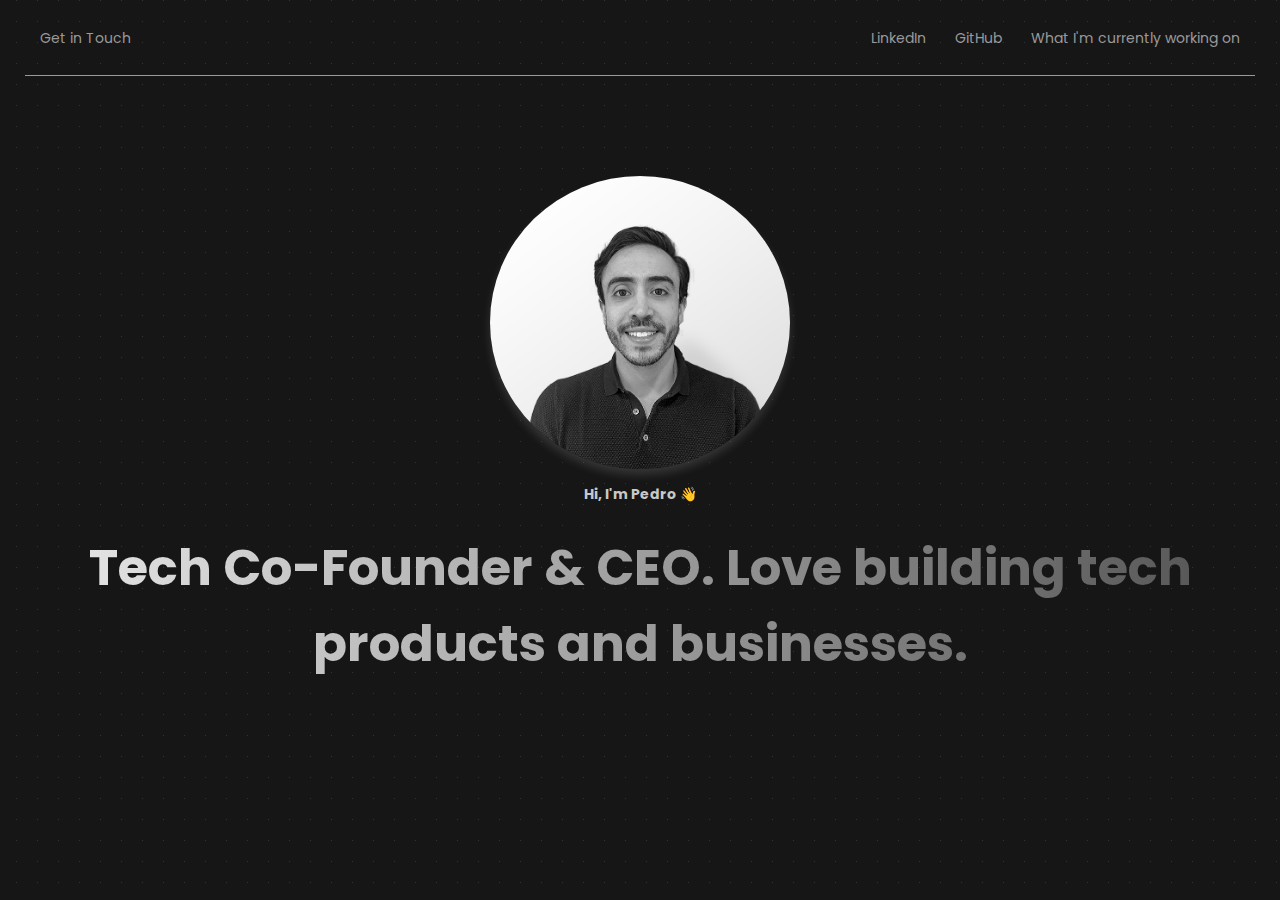
==== index.html @ 3dd6c752 "initial Commit" ====
<!DOCTYPE html>
<html lang="en">

<head>
    <meta charset="UTF-8">
    <meta http-equiv="X-UA-Compatible" content="IE=edge">
    <meta name="viewport" content="width=device-width, initial-scale=1.0">
    <link rel="stylesheet" href="./style.css">
    <link rel="preconnect" href="https://fonts.googleapis.com">
    <link rel="preconnect" href="https://fonts.gstatic.com" crossorigin>
    <link href="https://fonts.googleapis.com/css2?family=Poppins:ital,wght@0,400;0,700;1,400&display=swap" rel="stylesheet">
    <title>Pedro Virgüez</title>
    <link rel="shortcut icon" type="image/gif" href="./Assets/favicon_final.png"/>
</head>

<body>

    <!--Nav Section-->
    <nav>
        <div class="nav-bar-container">
            <div class="nav-bar-left">
                <a class="navlink" href="mailto:pedro@clientti.com" target="_blank">Get in Touch</a>
            </div>
            <div class="nav-bar-right">
                <a class="navlink" href="https://www.linkedin.com/in/pedrovirguezbogotacolombia/" target="_blank">LinkedIn</a>
                <a class="navlink" href="https://github.com/pvirguez" target="_blank">GitHub</a>
                <a class="navlink-end" href="https://www.clientti.com/" target="_blank">What I'm currently working on</a>
            </div>
        </div>
    </nav>


    <!--Hero Section-->
    <section class="Hero Section">
        <div class="simple_container">
            <img id="image-button" src="./Assets/pedro_profile.png" alt="profile picture pedro" class="image_hero">
            <h1 class="hero_hi">Hi, I'm Pedro 👋</h1>
            <h2 class="hero_tagline">Tech Co-Founder & CEO. Love building tech products and businesses.</h2>
        </div>
    </section>


    <!-- Modal -->
    <div id="modal" class="modal">
        <div class="modal-content">
            <span class="close">&times;</span>
            <h2 class="modal_h2">Fun Facts About Me 🤪</h2>
            <ul>
                <li>I play the accordion</li>
                <li>I taught myself to code</li>
                <li>I love skydiving</li>
                <li>I'm a BBQ lover</li>
                <li>I'm a curious person</li>
            </ul>
        </div>
    </div>


    <!-- JavaScript -->
    <script src="./script.js"></script>

</body>

</html>
---- style.css ----
/* Universal */

* {
    margin: 0;
    padding: 0;
}

* a {
    text-decoration: none;
}

body {
    font-family: Poppins;
    background-color: #161616;
    background-image: url(./Assets/dots.svg);
}


/* Nav Bar */

nav {
    display: block;
    max-width: 100%;
    padding: 25px 25px 0 25px;
}

.nav-bar-container {
    display: flex;
    justify-content: space-between;
    border-bottom: 1px solid #9a9a9a;
    padding: 0 15px 25px 15px;
}

.navlink {
    color: #9a9a9a;
    margin-right: 25px;
    font-size: 14px;
}
    
.navlink-end {
    color: #9a9a9a;
    font-size: 14px;
}

.navlink-end:hover {
    color: white;
}

.navlink:hover {
    color: white;
}

.nav-bar-left {
    margin-right: 50%;
}


/* Hero Section */

section {
    display: flex;
    flex-direction: column;
    align-items: center;
}

.simple_container {
    display: flex;
    flex-direction: column;
    align-items: center;
    max-width: 1200px;
    padding: 100px 20px;
}

.image_hero {
    border-radius: 50%;
    width: 25%;
    height: auto;
    overflow: hidden;
    margin-bottom: 15px;
    box-shadow: 0px 6px 10px #d8d8d829;
}

.image_hero:hover {
    opacity: 0.9;
    cursor: pointer;
}

.hero_hi {
    color: #c8c8c8;
    margin-bottom: 25px;
    font-size: 14px;
}

.hero_tagline {
    font-size: 50px;
    text-align: center;
    background: linear-gradient(97.13deg, #E9E9E9 0%, #515151 100%);
    background-clip: text;
    -webkit-background-clip: text;
    -webkit-text-fill-color: transparent;
}


/* Modal Section */

.modal {
    display: none;
    position: fixed;
    z-index: 1;
    left: 0;
    top: 0;
    width: 100%;
    height: 100%;
    overflow: auto;
    background-color: rgba(0,0,0,0.4);
  }
  
  .modal-content {
    background-color: #ffffff;
    margin: 15% auto;
    padding: 20px 50px;
    border: 1px solid #888;
    width: 25%;
    position: relative;
  }
  
  .close {
    position: absolute;
    top: 0;
    right: 0;
    font-size: 28px;
    font-weight: bold;
    color: #aaa;
    padding: 10px 20px 10px 10px;
  }
  
  .close:hover,
  .close:focus {
    color: black;
    text-decoration: none;
    cursor: pointer;
  }

  .modal_h2 {
    margin-bottom: 10px;
  }
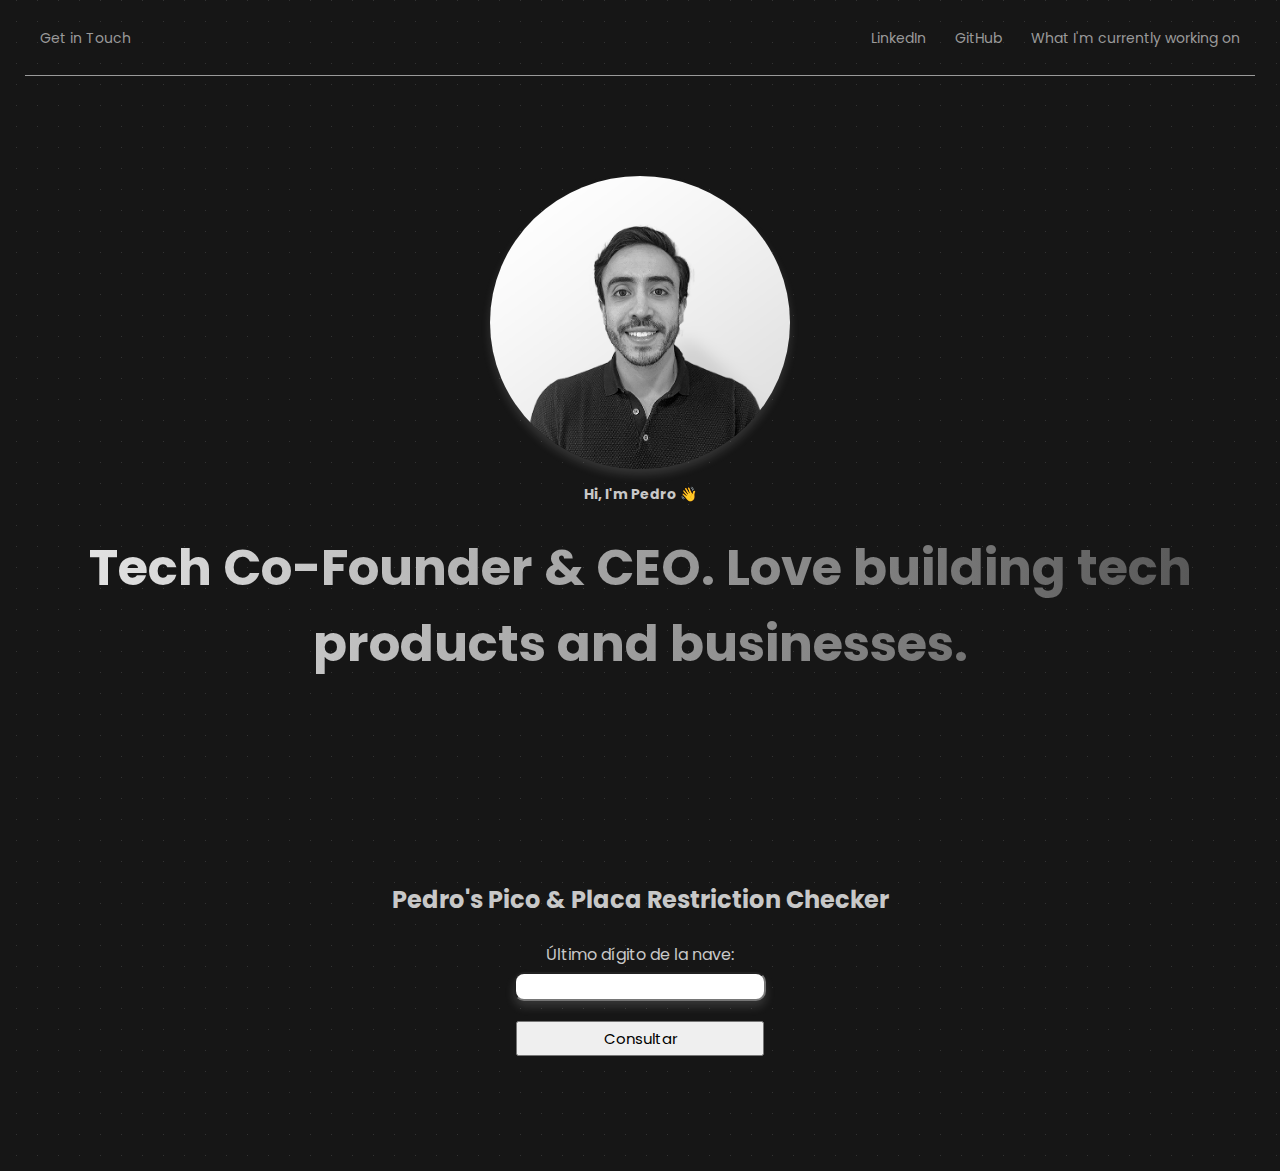
==== commit 97a2522b: "Pico & Placa feature" ====
--- a/index.html
+++ b/index.html
@@ -39,6 +39,16 @@
         </div>
     </section>
 
+    <!--Pico & Placa Section-->
+    <section class="pyp_section">
+        <div class="simple_container">
+            <h2>Pedro's Pico & Placa Restriction Checker</h2>
+            <label for="input">Último dígito de la nave:</label>
+            <input type="text" id="input">
+            <button onclick="checkRestriction()" class="btn_pyp">Consultar</button>
+            <p id="result"></p>
+        </div>
+    </section>
 
     <!-- Modal -->
     <div id="modal" class="modal">
@@ -46,6 +56,7 @@
             <span class="close">&times;</span>
             <h2 class="modal_h2">Fun Facts About Me 🤪</h2>
             <ul>
+                <li>I love sneaker</li>
                 <li>I play the accordion</li>
                 <li>I taught myself to code</li>
                 <li>I love skydiving</li>
--- a/style.css
+++ b/style.css
@@ -101,6 +101,46 @@
 }
 
 
+/* PYP Section */
+
+.pyp_section {
+    color: #c8c8c8;
+}
+
+.pyp_section h2 {
+    margin-bottom: 25px;
+}
+
+.pyp_section label {
+    margin-bottom: 5px;
+}
+
+#input {
+    margin-bottom: 10px;
+    width: 50%;
+    height: 25px;
+    border-radius: 10px;
+    box-shadow: 0px 6px 10px #d8d8d829;
+    text-align: center;
+    font-family: Poppins;
+    font-size: 15px;
+}
+
+.btn_pyp {
+    width: 50%;
+    height: 35px;
+    font-family: Poppins;
+    font-size: 15px;
+    margin-top: 10px;
+    margin-bottom: 15px;
+}
+
+.btn_pyp:hover {
+    background-color: #161616;
+    color: #c8c8c8;
+}
+
+
 /* Modal Section */
 
 .modal {
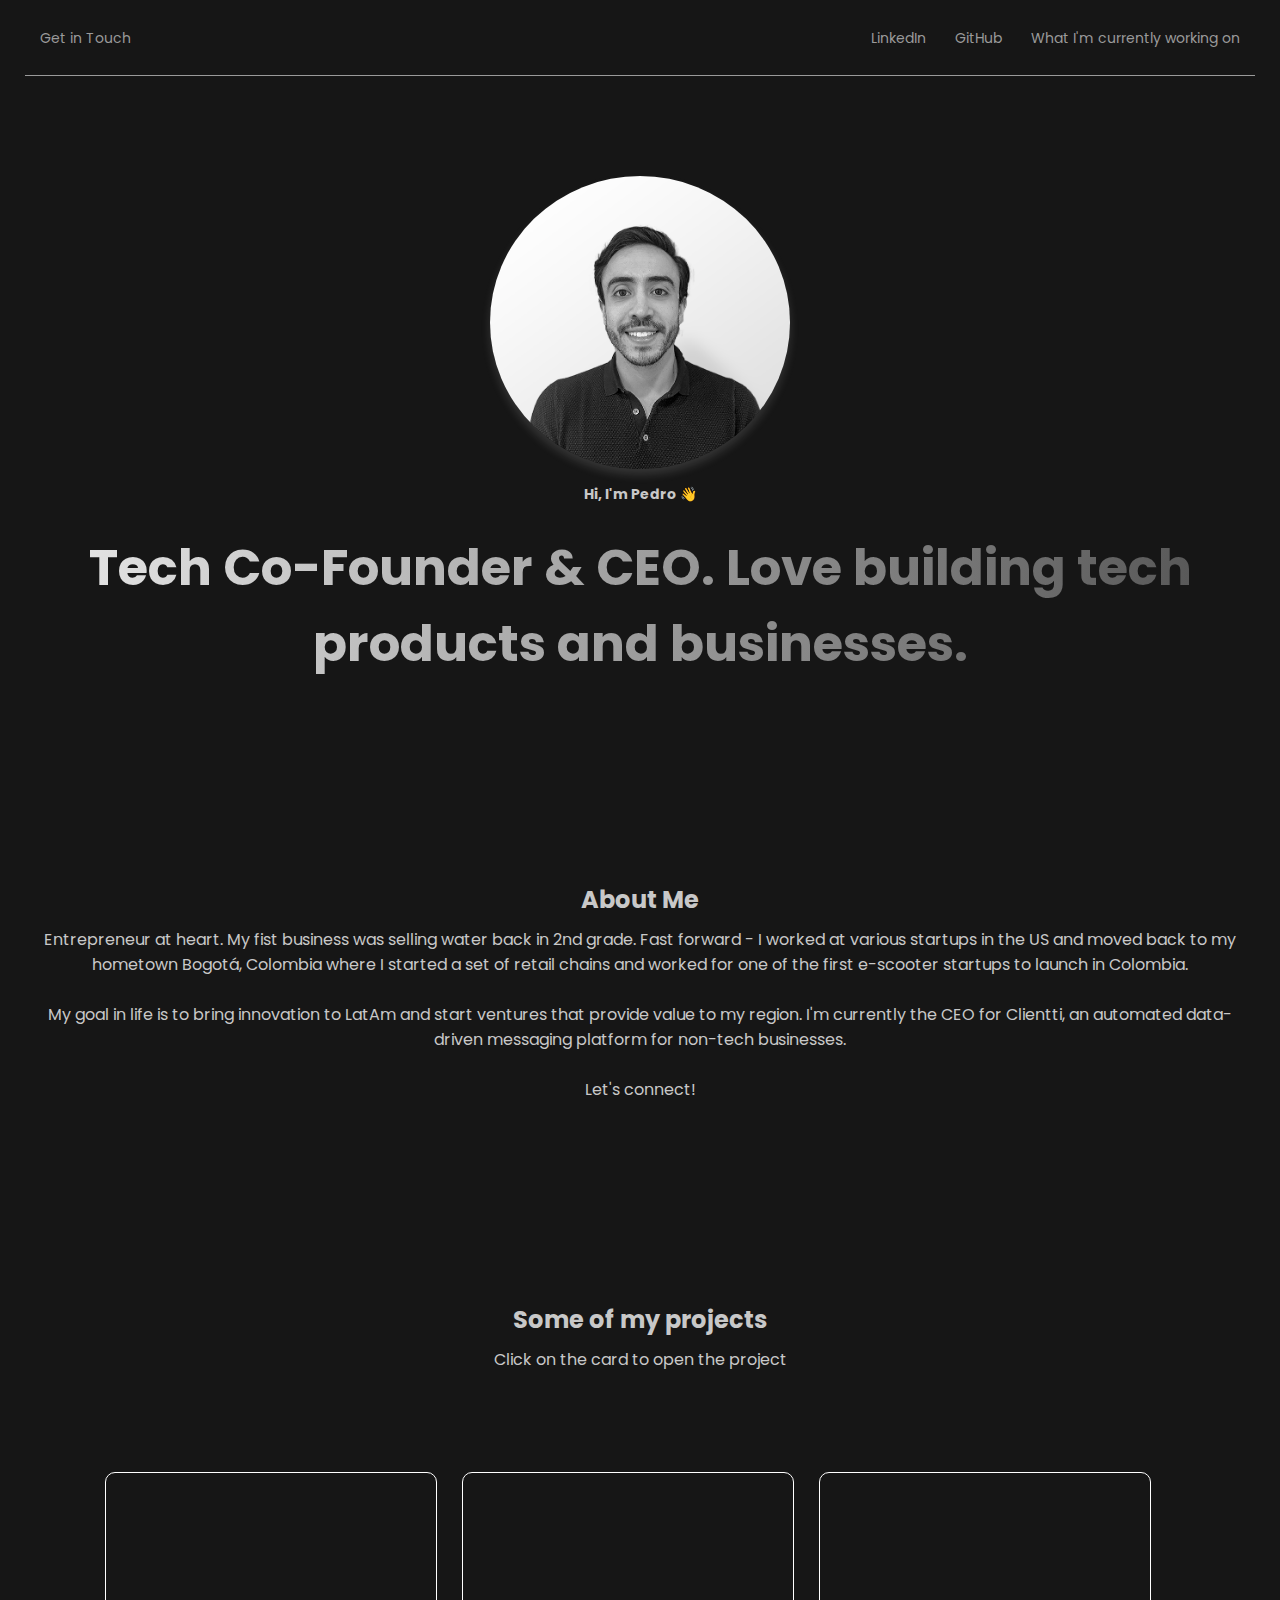
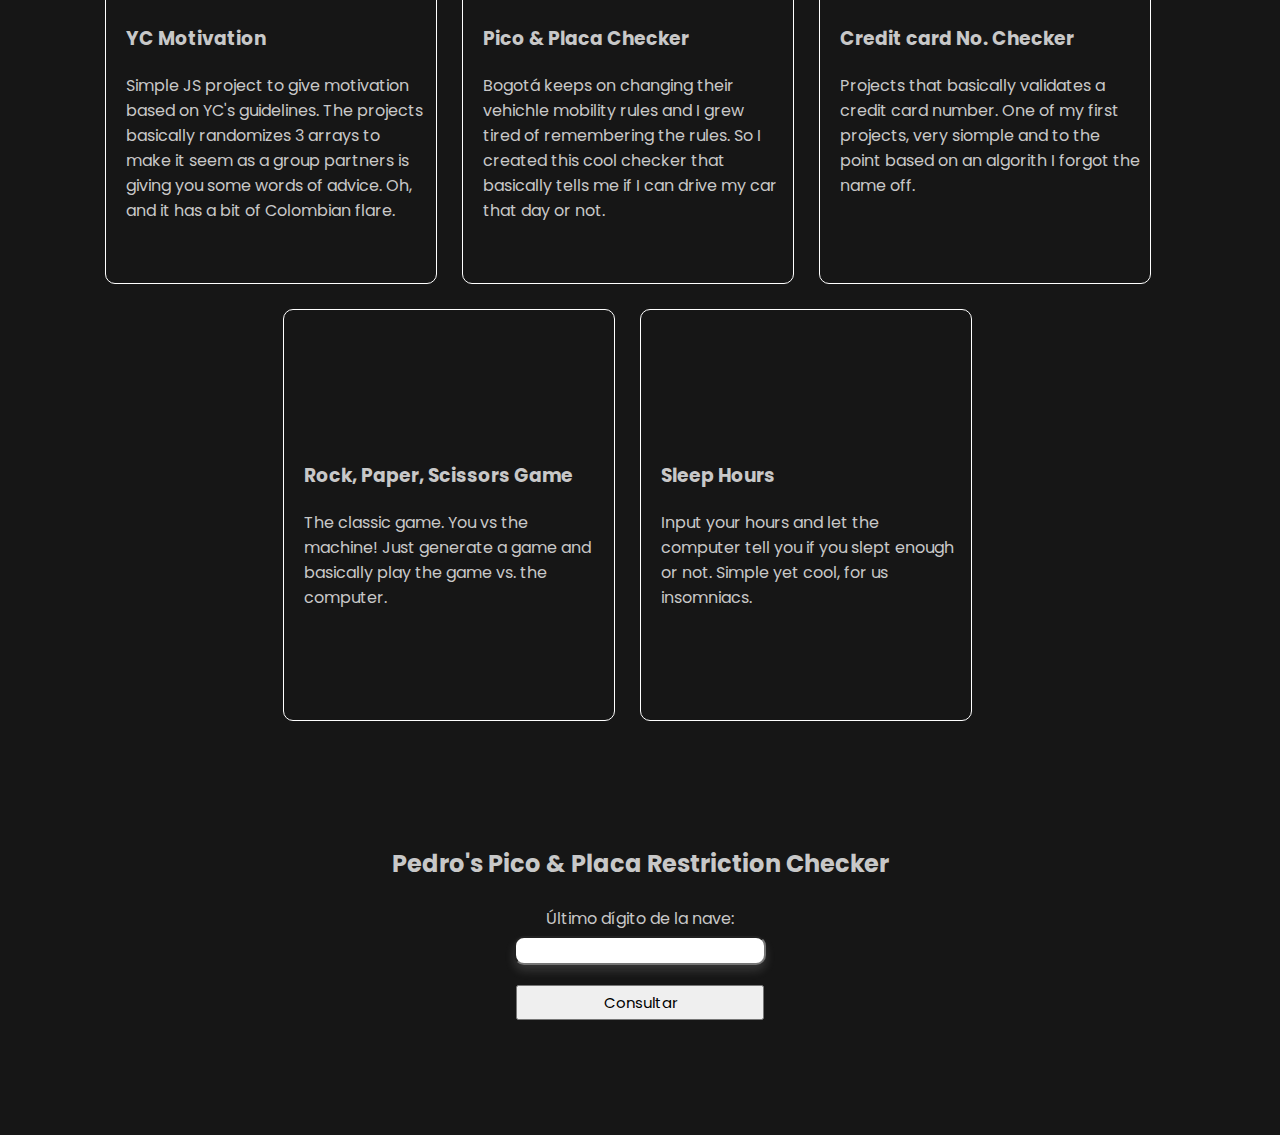
==== commit 9a277f51: "New Section and HTML" ====
--- a/index.html
+++ b/index.html
@@ -5,7 +5,7 @@
     <meta charset="UTF-8">
     <meta http-equiv="X-UA-Compatible" content="IE=edge">
     <meta name="viewport" content="width=device-width, initial-scale=1.0">
-    <link rel="stylesheet" href="./style.css">
+    <link rel="stylesheet" href="./CSS/style.css">
     <link rel="preconnect" href="https://fonts.googleapis.com">
     <link rel="preconnect" href="https://fonts.gstatic.com" crossorigin>
     <link href="https://fonts.googleapis.com/css2?family=Poppins:ital,wght@0,400;0,700;1,400&display=swap" rel="stylesheet">
@@ -31,13 +31,64 @@
 
 
     <!--Hero Section-->
-    <section class="Hero Section">
+    <section class="hero_section">
         <div class="simple_container">
             <img id="image-button" src="./Assets/pedro_profile.png" alt="profile picture pedro" class="image_hero">
             <h1 class="hero_hi">Hi, I'm Pedro 👋</h1>
             <h2 class="hero_tagline">Tech Co-Founder & CEO. Love building tech products and businesses.</h2>
         </div>
     </section>
+
+
+    <!--About Me Section-->
+    <section class="about_me_section">
+        <div class="simple_container">
+            <h2 class="about_me_header">About Me</h2>
+            <p>Entrepreneur at heart. My fist business was selling water back in 2nd grade. Fast forward - I worked at various startups in the US and moved back to my hometown Bogotá, Colombia where I started a set of retail chains and worked for one of the first e-scooter startups to launch in Colombia.<br><br>My goal in life is to bring innovation to LatAm and start ventures that provide value to my region. I'm currently the CEO for Clientti, an automated data-driven messaging platform for non-tech businesses.<br><br>Let's connect!</p>
+        </div>
+    </section>
+
+
+    <!--Projects Section-->
+    <section class="projects_section">
+        <div class="simple_container">
+            <h2 class="projects_header">Some of my projects</h2>
+            <p>Click on the card to open the project</p>
+        </div>
+        <div class="cards">
+            <a href="./yc.html">
+                <div class="card">
+                <h3 class="card_header">YC Motivation</h3>
+                <p class="card_text">Simple JS project to give motivation based on YC's guidelines. The projects basically randomizes 3 arrays to make it seem as a group partners is giving you some words of advice. Oh, and it has a bit of Colombian flare.</p>
+                </div>
+            </a>
+            <a href="./pyp.html">
+                <div class="card">
+                    <h3 class="card_header">Pico & Placa Checker</h3>
+                    <p class="card_text">Bogotá keeps on changing their vehichle mobility rules and I grew tired of remembering the rules. So I created this cool checker that basically tells me if I can drive my car that day or not.</p>
+                </div>
+            </a>
+            <a href="./cc.html">
+                <div class="card">
+                    <h3 class="card_header">Credit card No. Checker</h3>
+                    <p class="card_text">Projects that basically validates a credit card number. One of my first projects, very siomple and to the point based on an algorith I forgot the name off.</p>
+                </div>
+            </a>
+            <a href="rps.html">    
+                <div class="card">
+                    <h3 class="card_header">Rock, Paper, Scissors Game</h3>
+                    <p class="card_text">The classic game. You vs the machine! Just generate a game and basically play the game vs. the computer.</p>
+                </div>
+            </a>
+            <a href="./sleep.html">    
+                <div class="card">
+                    <h3 class="card_header">Sleep Hours</h3>
+                    <p class="card_text">Input your hours and let the computer tell you if you slept enough or not. Simple yet cool, for us insomniacs.</p>
+                </div>
+            </a>
+        </div>
+    </section>
+
 
     <!--Pico & Placa Section-->
     <section class="pyp_section">
@@ -49,6 +100,7 @@
             <p id="result"></p>
         </div>
     </section>
+
 
     <!-- Modal -->
     <div id="modal" class="modal">
@@ -68,7 +120,7 @@
 
 
     <!-- JavaScript -->
-    <script src="./script.js"></script>
+    <script src="./JS/script.js"></script>
 
 </body>
 
--- a/CSS/style.css
+++ b/CSS/style.css
@@ -0,0 +1,253 @@
+/* Universal */
+
+* {
+    margin: 0;
+    padding: 0;
+}
+
+* a {
+    text-decoration: none;
+}
+
+body {
+    font-family: Poppins;
+    background-color: #161616;
+    background-image: url(./Assets/dots.svg);
+}
+
+section {
+    display: flex;
+    flex-direction: column;
+    align-items: center;
+}
+
+.simple_container {
+    display: flex;
+    flex-direction: column;
+    align-items: center;
+    max-width: 1200px;
+    padding: 100px 20px;
+}
+
+
+/* Nav Bar */
+
+nav {
+    display: block;
+    max-width: 100%;
+    padding: 25px 25px 0 25px;
+}
+
+.nav-bar-container {
+    display: flex;
+    justify-content: space-between;
+    border-bottom: 1px solid #9a9a9a;
+    padding: 0 15px 25px 15px;
+}
+
+.navlink {
+    color: #9a9a9a;
+    margin-right: 25px;
+    font-size: 14px;
+}
+    
+.navlink-end {
+    color: #9a9a9a;
+    font-size: 14px;
+}
+
+.navlink-end:hover {
+    color: white;
+}
+
+.navlink:hover {
+    color: white;
+}
+
+.nav-bar-left {
+    margin-right: 50%;
+}
+
+
+/* Hero Section */
+
+.image_hero {
+    border-radius: 50%;
+    width: 25%;
+    height: auto;
+    overflow: hidden;
+    margin-bottom: 15px;
+    box-shadow: 0px 6px 10px #d8d8d829;
+}
+
+.image_hero:hover {
+    opacity: 0.9;
+    cursor: pointer;
+}
+
+.hero_hi {
+    color: #c8c8c8;
+    margin-bottom: 25px;
+    font-size: 14px;
+}
+
+.hero_tagline {
+    font-size: 50px;
+    text-align: center;
+    background: linear-gradient(97.13deg, #E9E9E9 0%, #515151 100%);
+    background-clip: text;
+    -webkit-background-clip: text;
+    -webkit-text-fill-color: transparent;
+}
+
+
+/* About Me Section */
+
+.about_me_header {
+    color: #c8c8c8;
+    margin-bottom: 10px;
+}
+
+.about_me_section p {
+    color: #c8c8c8;
+    text-align: center;
+}
+
+
+/* Projects Section */
+
+.projects_header {
+    color: #c8c8c8;
+    margin-bottom: 10px;
+}
+
+.projects_section p {
+    color: #c8c8c8;
+    text-align: left;
+}
+
+.card_header {
+    color: #c8c8c8;
+    margin-bottom: 20px;
+}
+
+.cards {
+    display: flex;
+    flex-wrap: wrap;
+    align-items: center;
+    justify-content: center;
+}
+
+.card {
+    display: flex;
+    flex-direction: column;
+    justify-content: end;
+    width: 300px;
+    height: 400px;
+    border: 0.5px  solid #ffffff;
+    margin: 0px 25px 25px 0px;
+    border-radius: 10px;
+    padding: 0px 10px 10px 20px;
+}
+
+.card:hover {
+    background-color: white;
+}
+
+.card:hover .card_header {
+    color: black;
+}
+
+.card:hover .card_text {
+    color: black;
+}
+
+.card_text {
+    height: 50%;
+}
+
+
+/* PYP Section */
+
+.pyp_section {
+    color: #c8c8c8;
+}
+
+.pyp_section h2 {
+    margin-bottom: 25px;
+}
+
+.pyp_section label {
+    margin-bottom: 5px;
+}
+
+#input {
+    margin-bottom: 10px;
+    width: 50%;
+    height: 25px;
+    border-radius: 10px;
+    box-shadow: 0px 6px 10px #d8d8d829;
+    text-align: center;
+    font-family: Poppins;
+    font-size: 15px;
+}
+
+.btn_pyp {
+    width: 50%;
+    height: 35px;
+    font-family: Poppins;
+    font-size: 15px;
+    margin-top: 10px;
+    margin-bottom: 15px;
+}
+
+.btn_pyp:hover {
+    background-color: #161616;
+    color: #c8c8c8;
+}
+
+
+/* Modal Section */
+
+.modal {
+    display: none;
+    position: fixed;
+    z-index: 1;
+    left: 0;
+    top: 0;
+    width: 100%;
+    height: 100%;
+    overflow: auto;
+    background-color: rgba(0,0,0,0.4);
+  }
+  
+  .modal-content {
+    background-color: #ffffff;
+    margin: 15% auto;
+    padding: 20px 50px;
+    border: 1px solid #888;
+    width: 25%;
+    position: relative;
+  }
+  
+  .close {
+    position: absolute;
+    top: 0;
+    right: 0;
+    font-size: 28px;
+    font-weight: bold;
+    color: #aaa;
+    padding: 10px 20px 10px 10px;
+  }
+  
+  .close:hover,
+  .close:focus {
+    color: black;
+    text-decoration: none;
+    cursor: pointer;
+  }
+
+  .modal_h2 {
+    margin-bottom: 10px;
+  }
+  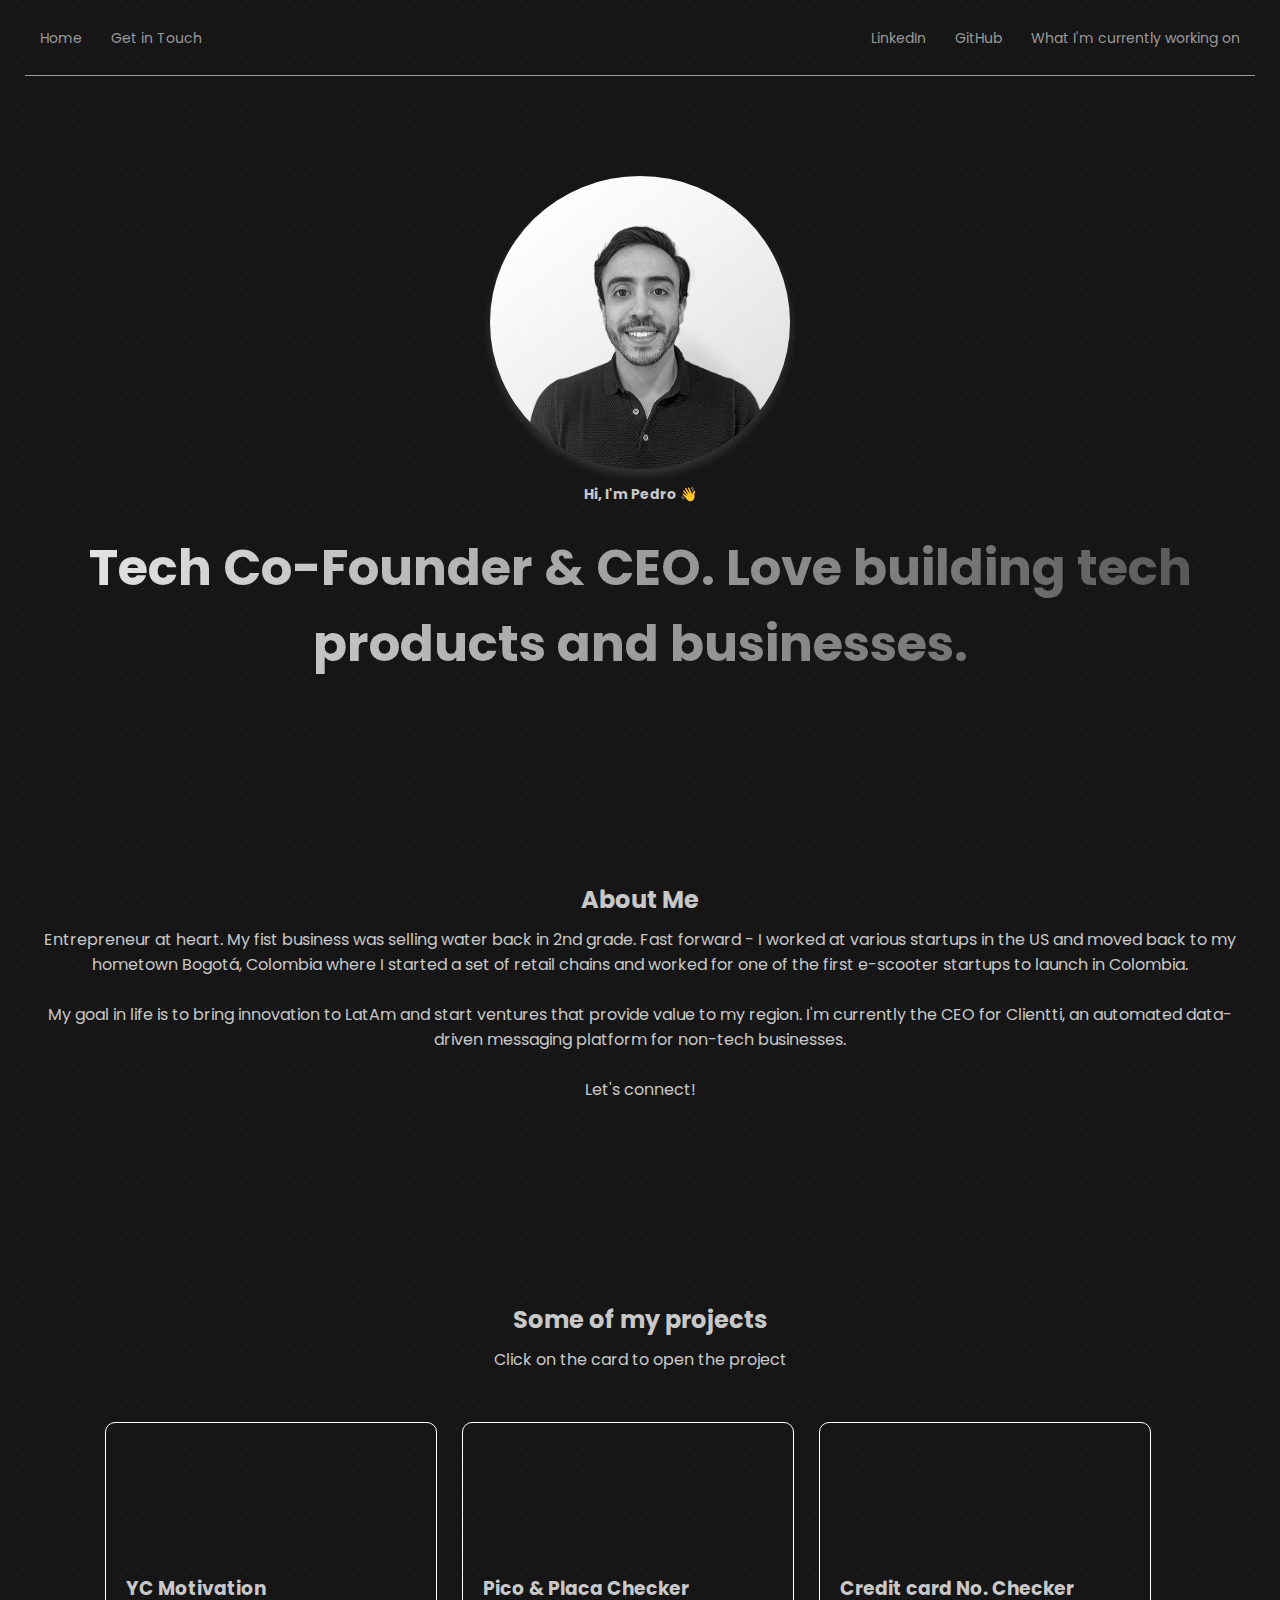
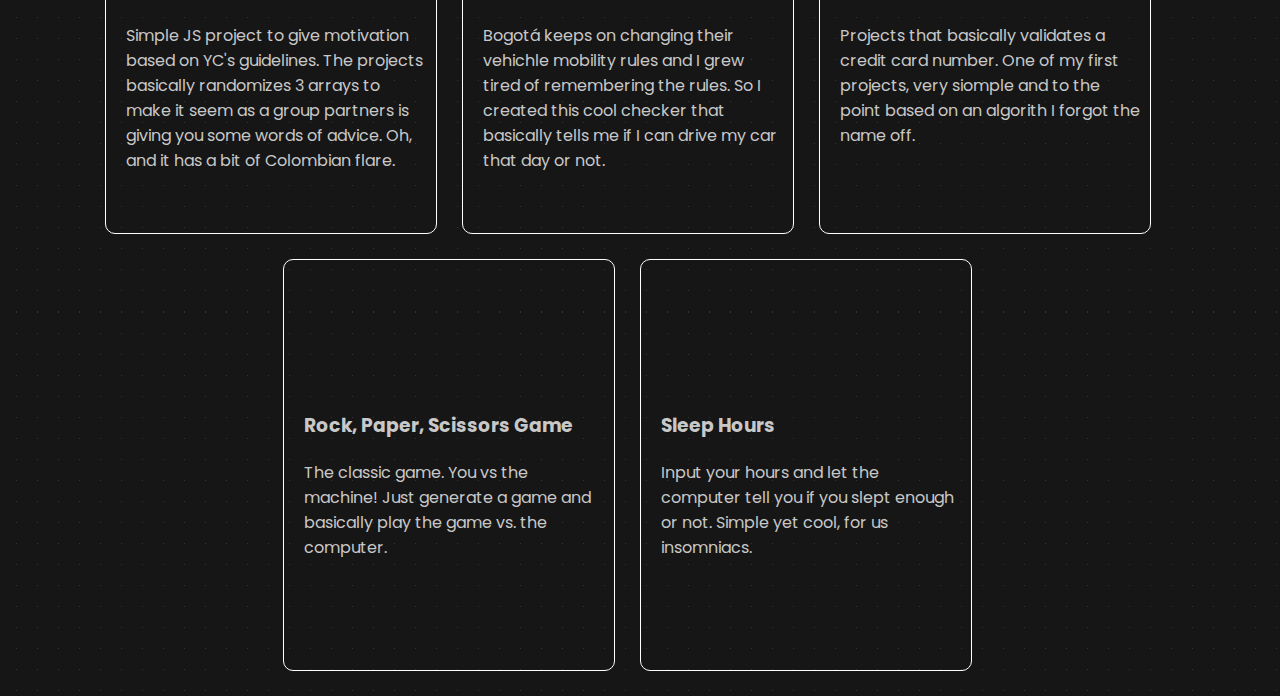
==== commit 26b22dc7: "YC Motivation" ====
--- a/index.html
+++ b/index.html
@@ -19,6 +19,7 @@
     <nav>
         <div class="nav-bar-container">
             <div class="nav-bar-left">
+                <a class="navlink" href="./index.html">Home</a>
                 <a class="navlink" href="mailto:pedro@clientti.com" target="_blank">Get in Touch</a>
             </div>
             <div class="nav-bar-right">
@@ -90,18 +91,6 @@
     </section>
 
 
-    <!--Pico & Placa Section-->
-    <section class="pyp_section">
-        <div class="simple_container">
-            <h2>Pedro's Pico & Placa Restriction Checker</h2>
-            <label for="input">Último dígito de la nave:</label>
-            <input type="text" id="input">
-            <button onclick="checkRestriction()" class="btn_pyp">Consultar</button>
-            <p id="result"></p>
-        </div>
-    </section>
-
-
     <!-- Modal -->
     <div id="modal" class="modal">
         <div class="modal-content">
--- a/CSS/style.css
+++ b/CSS/style.css
@@ -12,7 +12,7 @@
 body {
     font-family: Poppins;
     background-color: #161616;
-    background-image: url(./Assets/dots.svg);
+    background-image: url(../Assets/dots.svg)
 }
 
 section {
@@ -136,6 +136,7 @@
     flex-wrap: wrap;
     align-items: center;
     justify-content: center;
+    margin-top: -50px;
 }
 
 .card {
@@ -250,4 +251,34 @@
   .modal_h2 {
     margin-bottom: 10px;
   }
-  +
+
+  /* YC Section */
+
+  .yc_section {
+    color: #c8c8c8;
+  }
+  
+  .yc_section h2 {
+    margin-bottom: 25px;
+  }
+
+  .btn_yc {
+    width: 250px;
+    height: 35px;
+    font-family: Poppins;
+    font-size: 15px;
+    margin-top: 10px;
+    margin-bottom: 35px;
+}
+
+.btn_yc:hover {
+    background-color: #161616;
+    color: #c8c8c8;
+}
+
+#ycPhrase {
+    font-size: 50px;
+    color: #ff6600;
+    text-align: center;
+}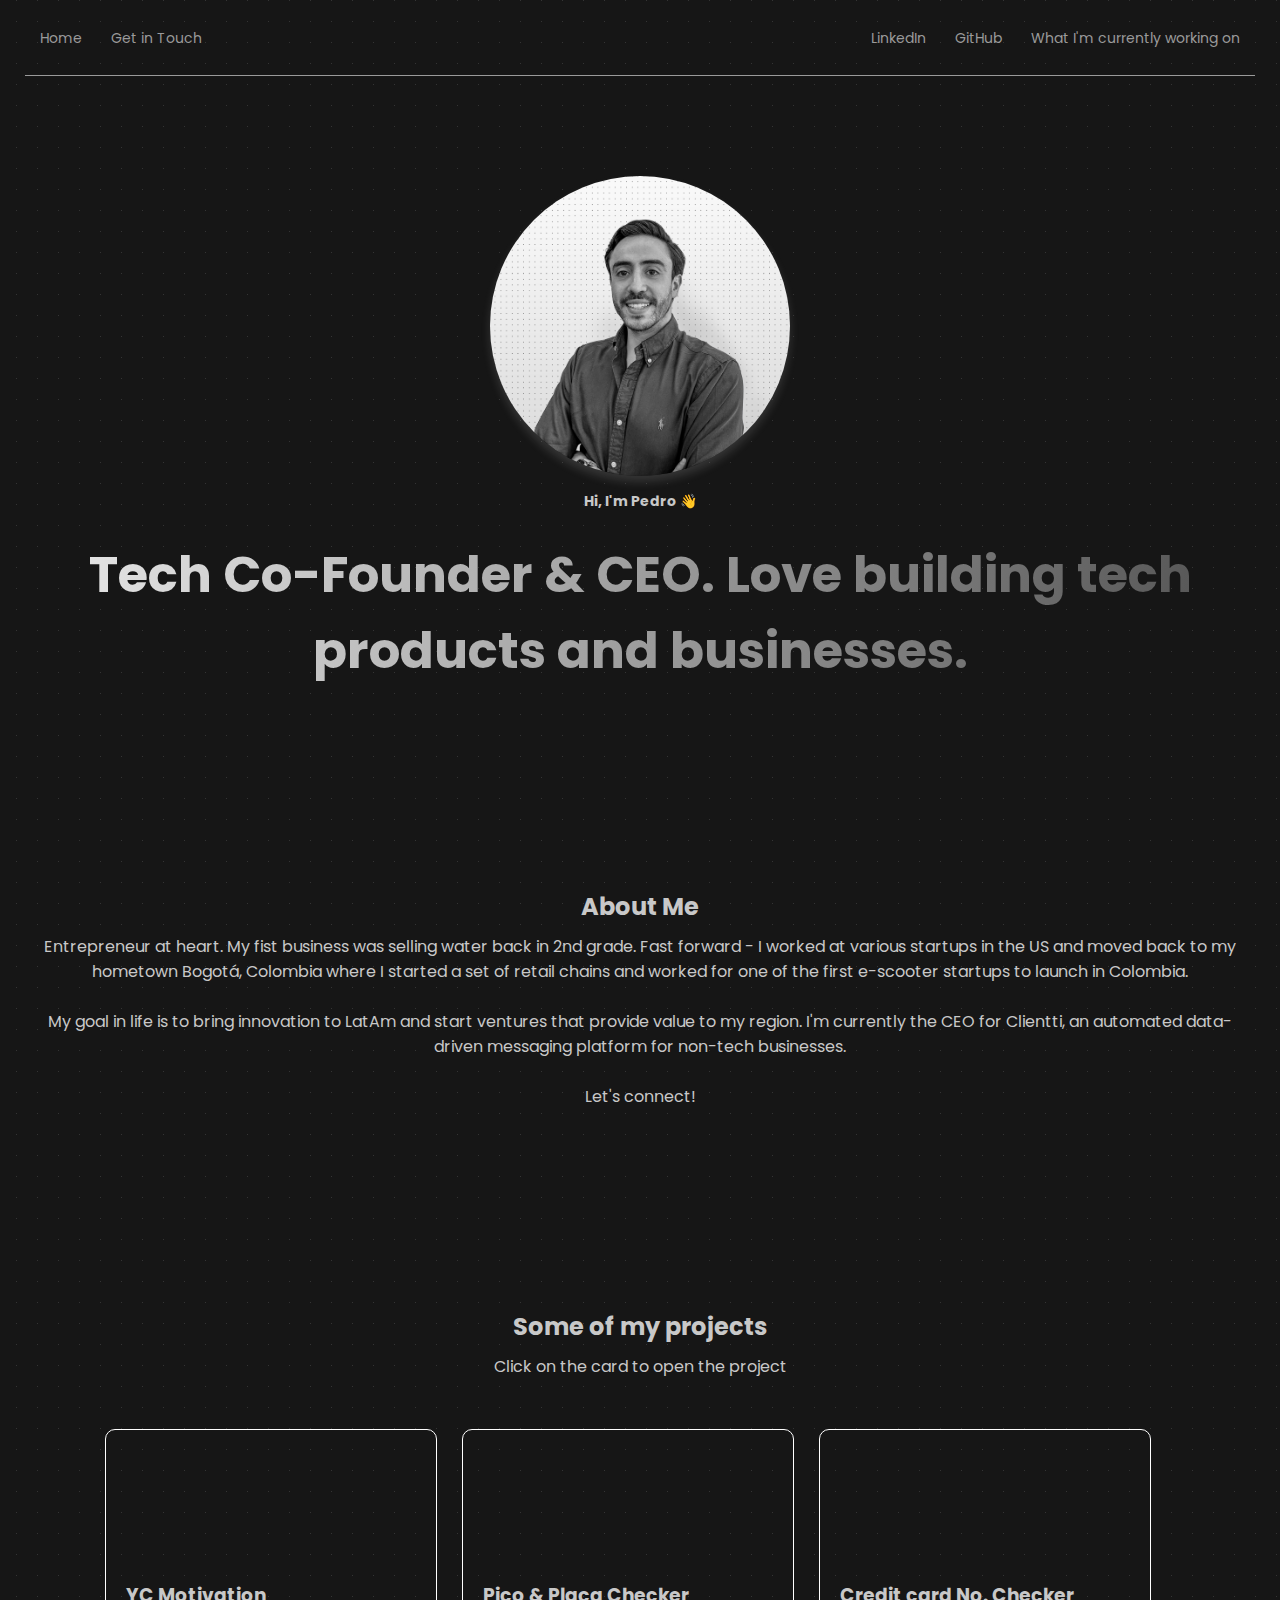
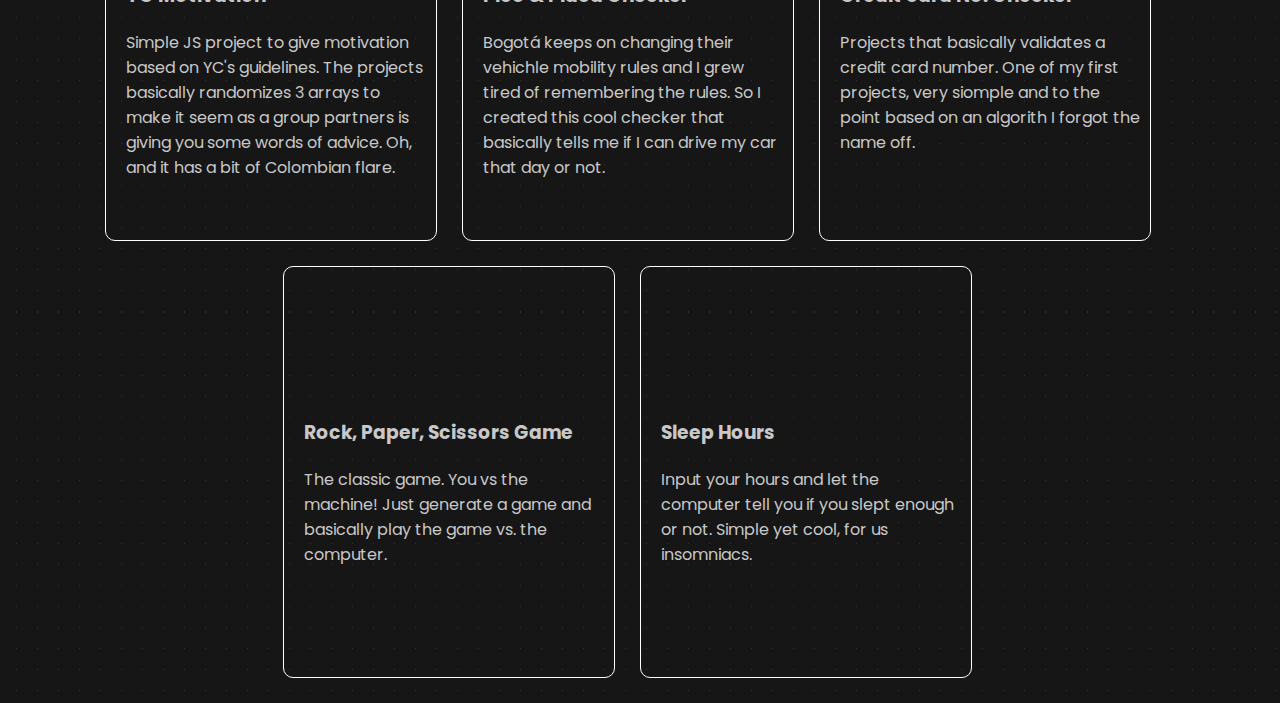
==== commit 64b8bc3e: "Image fixes and copy" ====
--- a/index.html
+++ b/index.html
@@ -34,7 +34,7 @@
     <!--Hero Section-->
     <section class="hero_section">
         <div class="simple_container">
-            <img id="image-button" src="./Assets/pedro_profile.png" alt="profile picture pedro" class="image_hero">
+            <img id="image-button" src="./Assets/Pedro Personal Site.jpg" alt="profile picture pedro" class="image_hero">
             <h1 class="hero_hi">Hi, I'm Pedro 👋</h1>
             <h2 class="hero_tagline">Tech Co-Founder & CEO. Love building tech products and businesses.</h2>
         </div>
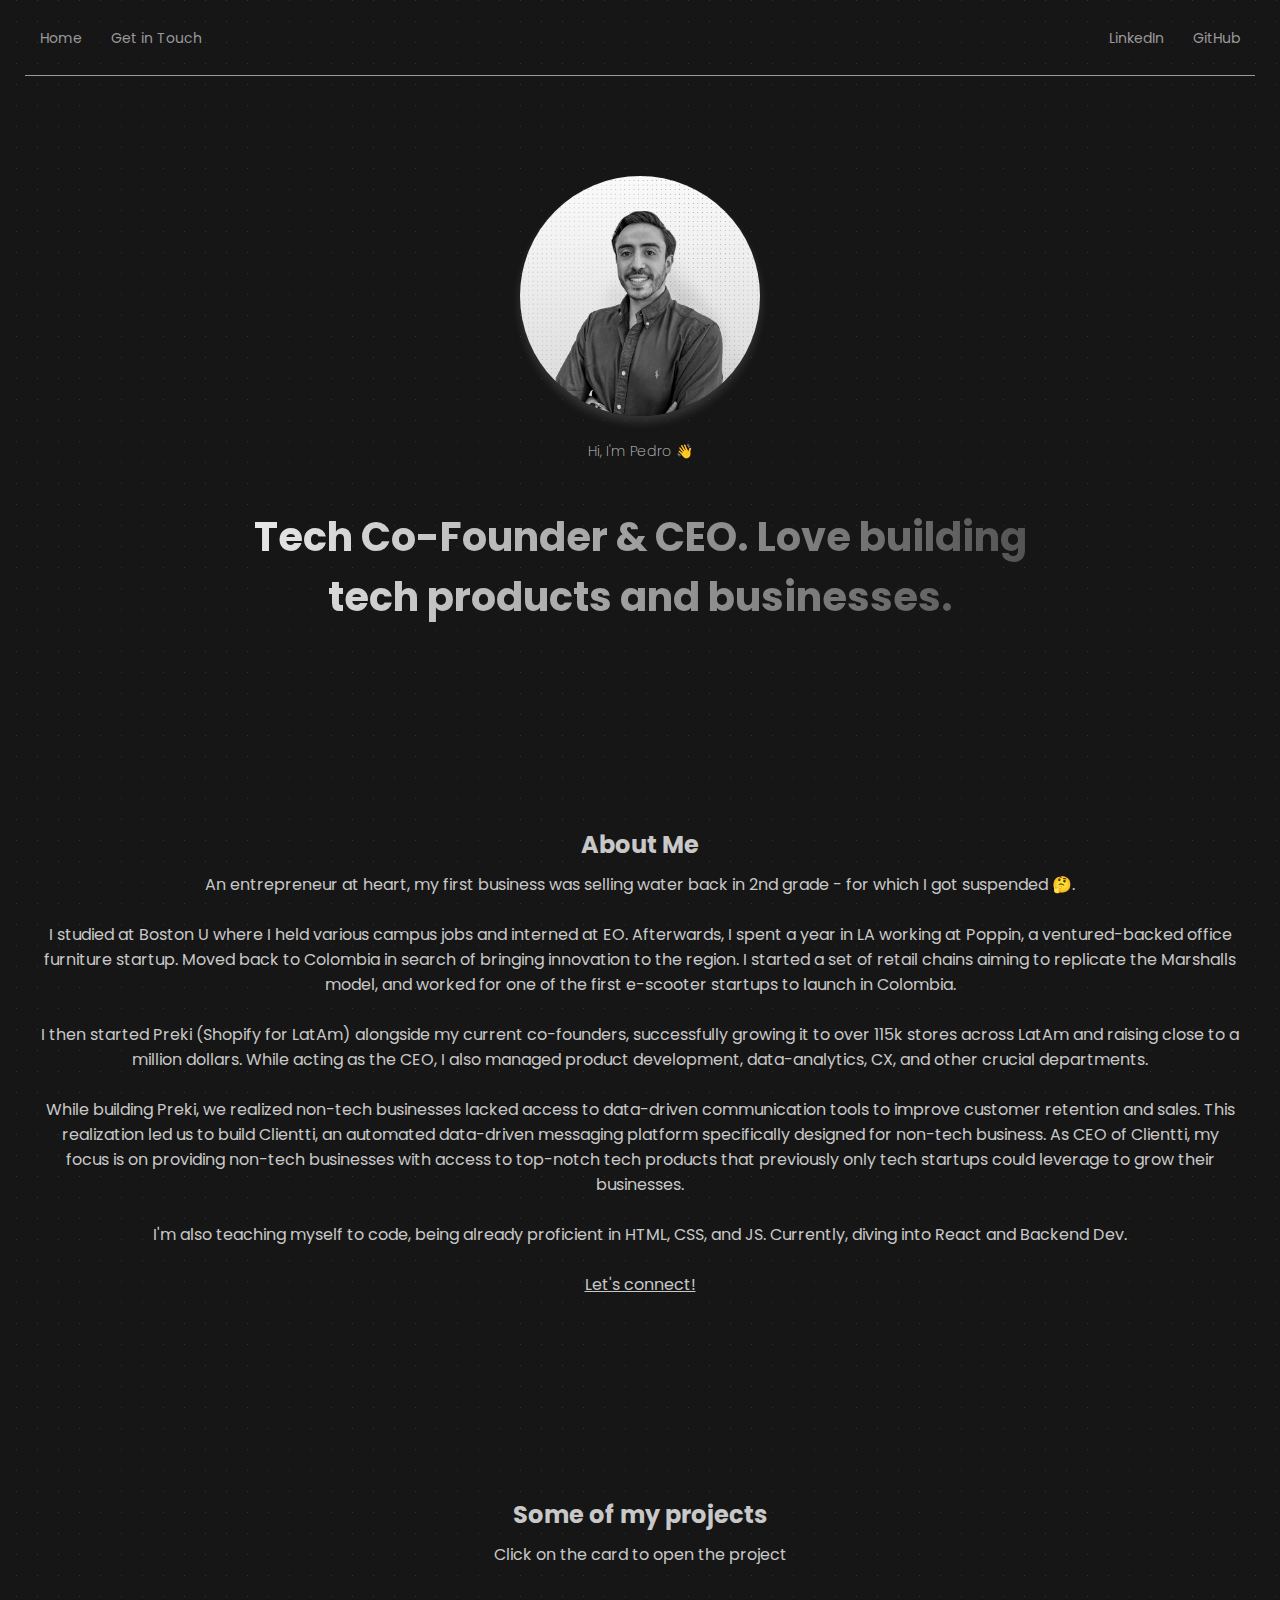
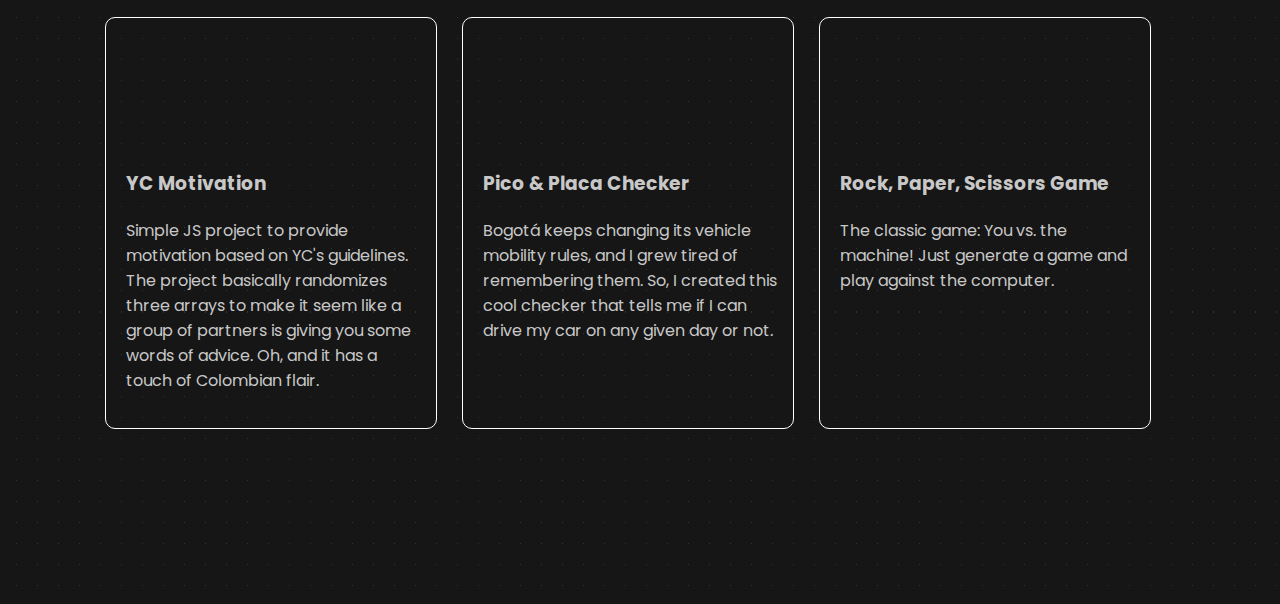
==== commit 0760e100: "Responsive capability" ====
--- a/index.html
+++ b/index.html
@@ -20,12 +20,15 @@
         <div class="nav-bar-container">
             <div class="nav-bar-left">
                 <a class="navlink" href="./index.html">Home</a>
-                <a class="navlink" href="mailto:pedro@clientti.com" target="_blank">Get in Touch</a>
+                <a class="navlink_mobile" href="./index.html"><img src="./Assets/home_icon.png" alt=""></a>
+                <a class="navlink" href="mailto:pedrofvirguez@gmail.com" target="_blank">Get in Touch</a>
+                <a class="navlink_mobile" href="mailto:pedrofvirguez@gmail.com" target="_blank"><img src="./Assets/email_icon.png" alt=""></a>
             </div>
             <div class="nav-bar-right">
                 <a class="navlink" href="https://www.linkedin.com/in/pedrovirguezbogotacolombia/" target="_blank">LinkedIn</a>
-                <a class="navlink" href="https://github.com/pvirguez" target="_blank">GitHub</a>
-                <a class="navlink-end" href="https://www.clientti.com/" target="_blank">What I'm currently working on</a>
+                <a class="navlink_mobile" href="https://www.linkedin.com/in/pedrovirguezbogotacolombia/" target="_blank"><img src="./Assets/linkedin_icon.png" alt=""></a>
+                <a class="nav_end" href="https://github.com/pvirguez" target="_blank">GitHub</a>
+                <a class="navlink_mobile" href="https://github.com/pvirguez" target="_blank"><img src="./Assets/github_icon.png" alt=""></a>
             </div>
         </div>
     </nav>
@@ -45,7 +48,7 @@
     <section class="about_me_section">
         <div class="simple_container">
             <h2 class="about_me_header">About Me</h2>
-            <p>Entrepreneur at heart. My fist business was selling water back in 2nd grade. Fast forward - I worked at various startups in the US and moved back to my hometown Bogotá, Colombia where I started a set of retail chains and worked for one of the first e-scooter startups to launch in Colombia.<br><br>My goal in life is to bring innovation to LatAm and start ventures that provide value to my region. I'm currently the CEO for Clientti, an automated data-driven messaging platform for non-tech businesses.<br><br>Let's connect!</p>
+            <p class="about_me_p">An entrepreneur at heart, my first business was selling water back in 2nd grade - for which I got suspended 🤔.<br><br>I studied at Boston U where I held various campus jobs and interned at EO. Afterwards, I spent a year in LA working at Poppin, a ventured-backed office furniture startup. Moved back to Colombia in search of bringing innovation to the region. I started a set of retail chains aiming to replicate the Marshalls model, and worked for one of the first e-scooter startups to launch in Colombia.<br><br>I then started Preki (Shopify for LatAm) alongside my current co-founders, successfully growing it to over 115k stores across LatAm and raising close to a million dollars. While acting as the CEO, I also managed product development, data-analytics, CX, and other crucial departments.<br><br>While building Preki, we realized non-tech businesses lacked access to data-driven communication tools to improve customer retention and sales. This realization led us to build Clientti, an automated data-driven messaging platform specifically designed for non-tech business. As CEO of Clientti, my focus is on providing non-tech businesses with access to top-notch tech products that previously only tech startups could leverage to grow their businesses.<br><br>I'm also teaching myself to code, being already proficient in HTML, CSS, and JS. Currently, diving into React and Backend Dev.<br><br><a href="https://www.linkedin.com/in/pedrovirguezbogotacolombia/" target="_blank">Let's connect!</a></p>
         </div>
     </section>
 
@@ -54,37 +57,25 @@
     <section class="projects_section">
         <div class="simple_container">
             <h2 class="projects_header">Some of my projects</h2>
-            <p>Click on the card to open the project</p>
+            <p id="projects_p">Click on the card to open the project</p>
         </div>
         <div class="cards">
             <a href="./yc.html">
                 <div class="card">
                 <h3 class="card_header">YC Motivation</h3>
-                <p class="card_text">Simple JS project to give motivation based on YC's guidelines. The projects basically randomizes 3 arrays to make it seem as a group partners is giving you some words of advice. Oh, and it has a bit of Colombian flare.</p>
+                <p class="card_text">Simple JS project to provide motivation based on YC's guidelines. The project basically randomizes three arrays to make it seem like a group of partners is giving you some words of advice. Oh, and it has a touch of Colombian flair.</p>
                 </div>
             </a>
             <a href="./pyp.html">
                 <div class="card">
                     <h3 class="card_header">Pico & Placa Checker</h3>
-                    <p class="card_text">Bogotá keeps on changing their vehichle mobility rules and I grew tired of remembering the rules. So I created this cool checker that basically tells me if I can drive my car that day or not.</p>
-                </div>
-            </a>
-            <a href="./cc.html">
-                <div class="card">
-                    <h3 class="card_header">Credit card No. Checker</h3>
-                    <p class="card_text">Projects that basically validates a credit card number. One of my first projects, very siomple and to the point based on an algorith I forgot the name off.</p>
+                    <p class="card_text">Bogotá keeps changing its vehicle mobility rules, and I grew tired of remembering them. So, I created this cool checker that tells me if I can drive my car on any given day or not.</p>
                 </div>
             </a>
             <a href="rps.html">    
                 <div class="card">
                     <h3 class="card_header">Rock, Paper, Scissors Game</h3>
-                    <p class="card_text">The classic game. You vs the machine! Just generate a game and basically play the game vs. the computer.</p>
-                </div>
-            </a>
-            <a href="./sleep.html">    
-                <div class="card">
-                    <h3 class="card_header">Sleep Hours</h3>
-                    <p class="card_text">Input your hours and let the computer tell you if you slept enough or not. Simple yet cool, for us insomniacs.</p>
+                    <p class="card_text">The classic game: You vs. the machine! Just generate a game and play against the computer.</p>
                 </div>
             </a>
         </div>
@@ -102,7 +93,7 @@
                 <li>I taught myself to code</li>
                 <li>I love skydiving</li>
                 <li>I'm a BBQ lover</li>
-                <li>I'm a curious person</li>
+                <li>I'm a very curious person</li>
             </ul>
         </div>
     </div>
--- a/CSS/style.css
+++ b/CSS/style.css
@@ -38,6 +38,10 @@
     padding: 25px 25px 0 25px;
 }
 
+.navlink_mobile {
+    display: none;
+}
+
 .nav-bar-container {
     display: flex;
     justify-content: space-between;
@@ -45,18 +49,18 @@
     padding: 0 15px 25px 15px;
 }
 
+.nav_end {
+    color: #9a9a9a;
+    margin-right: 0px;
+    font-size: 14px;}
+
 .navlink {
     color: #9a9a9a;
     margin-right: 25px;
     font-size: 14px;
 }
-    
-.navlink-end {
-    color: #9a9a9a;
-    font-size: 14px;
-}
-
-.navlink-end:hover {
+
+.nav_end:hover {
     color: white;
 }
 
@@ -73,7 +77,7 @@
 
 .image_hero {
     border-radius: 50%;
-    width: 25%;
+    width: 20%;
     height: auto;
     overflow: hidden;
     margin-bottom: 15px;
@@ -87,19 +91,27 @@
 
 .hero_hi {
     color: #c8c8c8;
-    margin-bottom: 25px;
+    margin-top: 10px;
+    margin-bottom: 45px;
     font-size: 14px;
+    font-weight: 200;
 }
 
 .hero_tagline {
-    font-size: 50px;
+    font-size: 40px;
     text-align: center;
     background: linear-gradient(97.13deg, #E9E9E9 0%, #515151 100%);
     background-clip: text;
+    width: 65%;
     -webkit-background-clip: text;
     -webkit-text-fill-color: transparent;
 }
 
+.about_me_p a {
+    color: #c8c8c8;
+    text-decoration: underline;
+}
+
 
 /* About Me Section */
 
@@ -119,6 +131,10 @@
 .projects_header {
     color: #c8c8c8;
     margin-bottom: 10px;
+}
+
+.projects_section {
+    margin-bottom: 150px;
 }
 
 .projects_section p {
@@ -260,7 +276,12 @@
   }
   
   .yc_section h2 {
+    margin-bottom: 15px;
+  }
+
+  .yc_section h4 {
     margin-bottom: 25px;
+    font-weight: 400;
   }
 
   .btn_yc {
@@ -281,4 +302,206 @@
     font-size: 50px;
     color: #ff6600;
     text-align: center;
-}+}
+
+
+/* RPS Section */
+
+.rps_section {
+    color: #c8c8c8;
+  }
+  
+.rps_section h2 {
+    margin-bottom: 25px;
+  }
+
+.btn_rps {
+    width: 250px;
+    height: 35px;
+    font-family: Poppins;
+    font-size: 15px;
+    margin-top: 10px;
+    margin-bottom: 35px;
+}
+
+.btn_rps:hover {
+    background-color: #161616;
+    color: #c8c8c8;
+}
+
+.rps_section label {
+    margin-bottom: 5px;
+}
+
+#rpsInput {
+    margin-bottom: 10px;
+    width: 250px;
+    height: 25px;
+    border-radius: 10px;
+    box-shadow: 0px 6px 10px #d8d8d829;
+    text-align: center;
+    font-family: Poppins;
+    font-size: 15px;
+}
+
+.instructions {
+    margin-top: -10px;
+}
+
+.rps_section label {
+    margin: 35px 0px 5px 0px;
+    color: white;
+}
+
+#winner {
+    font-size: 30px;
+    color: yellow;
+    margin-top: 20px;
+    font-weight: bold;
+}
+
+
+/* Mobile Responsive */
+
+@media only screen and (max-width: 480px) {
+    
+    /* Nav Bar Mobile */
+
+    nav {
+        padding: 25px 10px 0 10px;
+    }
+
+    .navlink_mobile {
+        display: inline;
+        margin: 0 2.5px 0 2.5px;
+    }
+
+    .navlink_mobile img {
+        width: 25px;
+        height: 25px;
+    }
+
+    .nav-bar-container {
+        padding: 0 15px 15px 15px;
+    }
+
+    .navlink {
+        color: #9a9a9a;
+        margin-right: 0;
+        font-size: 14px;
+        display: none;
+    }
+
+    .nav_end {
+        display: none;
+    }
+
+    /* Hero Section */
+
+    .image_hero {
+        width: 50%;
+    }
+
+    .hero_tagline {
+        font-size: 25px;
+        width: 100%;
+    }
+
+    .hero_hi {
+        margin-bottom: 15px;
+    }
+
+    /* About Me Section */
+
+    .about_me_header {
+        font-size: 20px;
+    }
+
+    .about_me_section p {
+        font-size: 14px;
+    }
+
+
+    /* Projects Section */
+
+    #projects_p {
+        text-align: center;
+    }
+
+    .cards {
+        display: flex;
+        flex-wrap: wrap;
+        align-items: center;
+        justify-content: center;
+        margin-top: -50px;
+    }
+
+    .card {
+        width: auto;
+        height: auto;
+        margin: 0 5% 30px 5%;
+        padding: 100px 10px 25px 20px;
+    }
+
+    .card:hover {
+        background-color: white;
+    }
+
+    .card:hover .card_header {
+        color: black;
+    }
+
+    .card:hover .card_text {
+        color: black;
+    }
+
+    .card_text {
+        height: 50%;
+    }
+
+
+    /* PYP Section */
+
+    .pyp_section h2 {
+        text-align: center;
+    }
+
+    .pyp_section label {
+        margin-bottom: 10px;
+    }
+
+
+    /* Modal Section */
+
+    .modal-content {
+        padding: 20px 50px;
+        width: 50%;
+    }
+
+
+    /* YC Section */
+
+    .yc_section h2 {
+        text-align: center;
+    }
+
+    .yc_section h4 {
+        text-align: center;
+    }
+
+    #ycPhrase {
+        font-size: 25px;
+    }
+
+
+    /* RPS Section */
+
+    .rps_section h2 {
+        text-align: center;
+    }
+
+    .instructions {
+        text-align: center;
+    }
+
+}
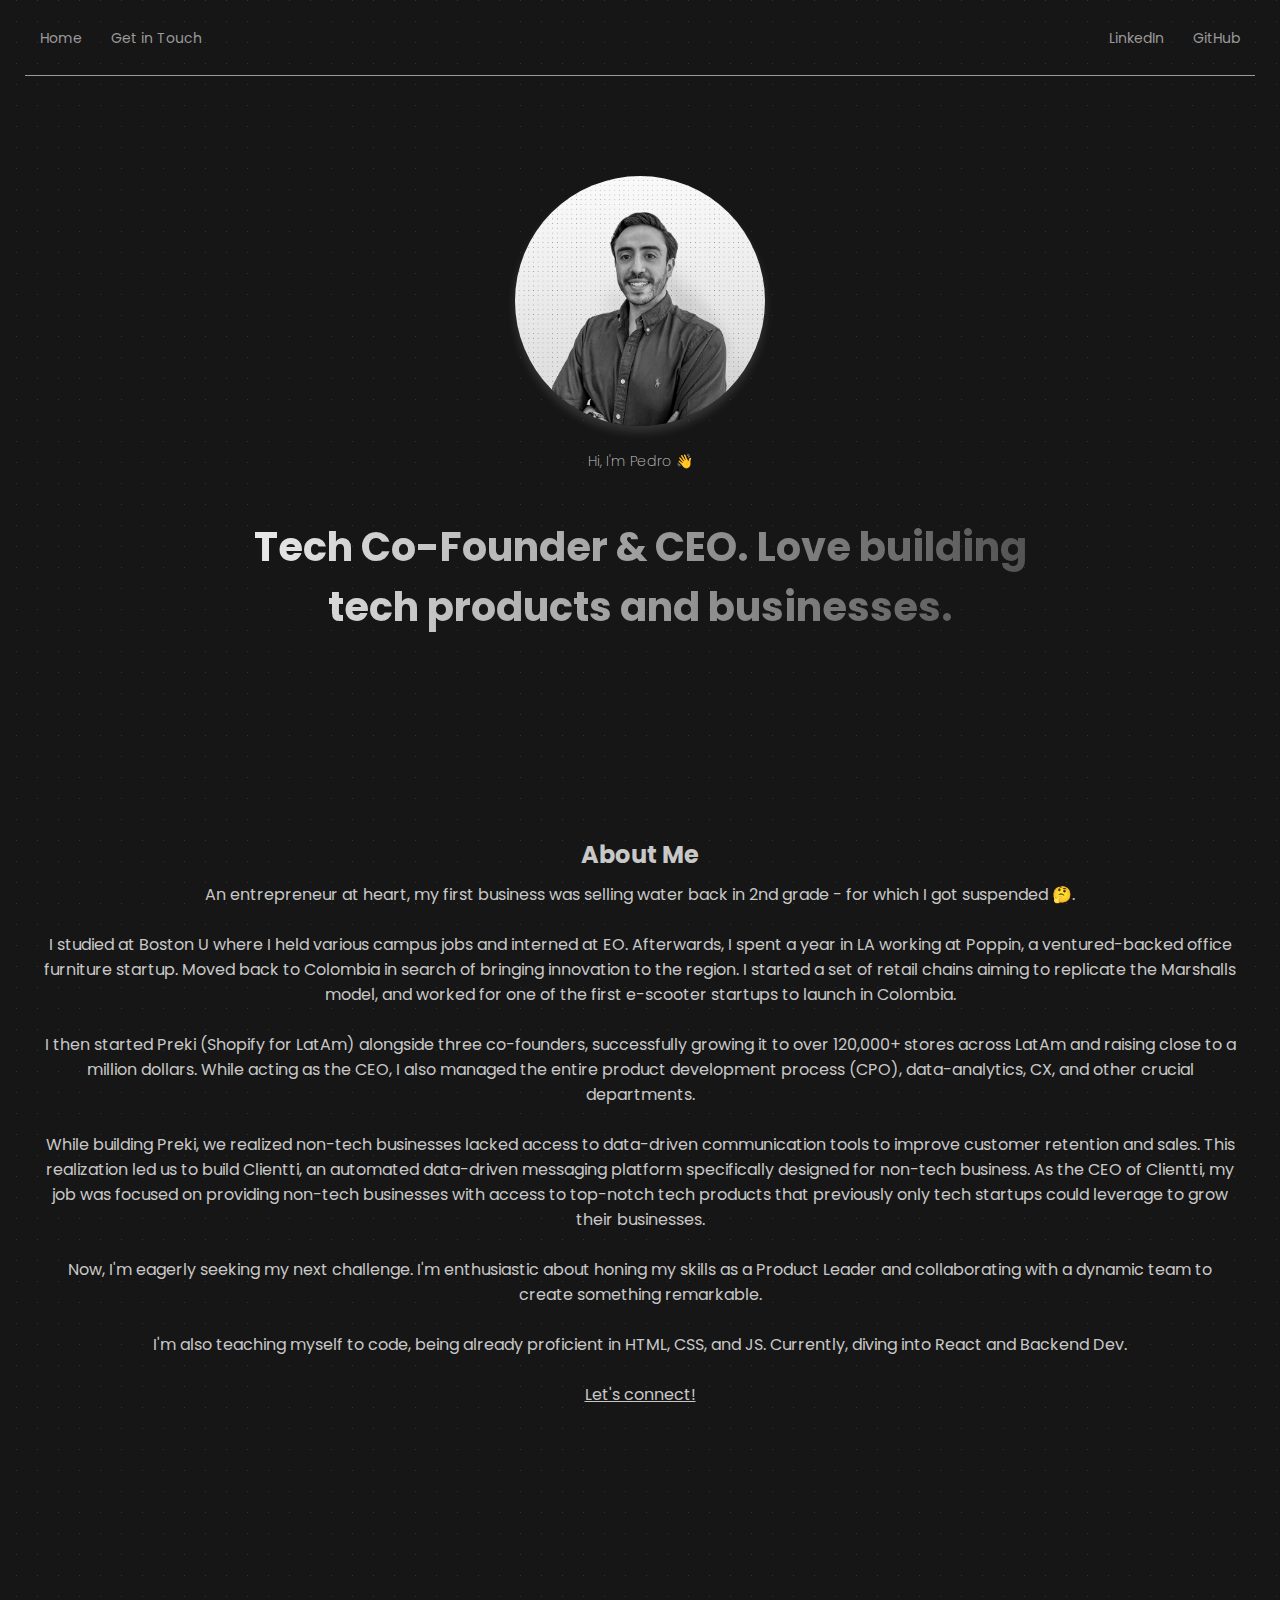
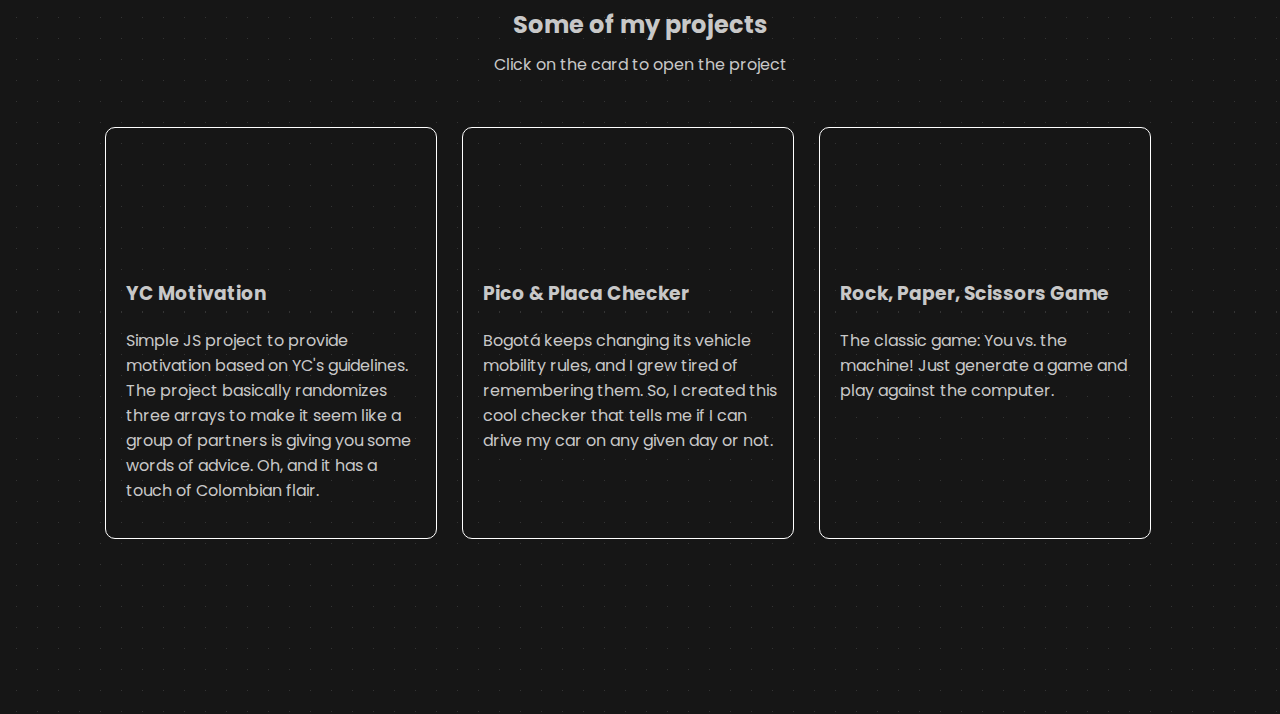
==== commit 838b4cdd: "about me section copy changes" ====
--- a/index.html
+++ b/index.html
@@ -48,7 +48,7 @@
     <section class="about_me_section">
         <div class="simple_container">
             <h2 class="about_me_header">About Me</h2>
-            <p class="about_me_p">An entrepreneur at heart, my first business was selling water back in 2nd grade - for which I got suspended 🤔.<br><br>I studied at Boston U where I held various campus jobs and interned at EO. Afterwards, I spent a year in LA working at Poppin, a ventured-backed office furniture startup. Moved back to Colombia in search of bringing innovation to the region. I started a set of retail chains aiming to replicate the Marshalls model, and worked for one of the first e-scooter startups to launch in Colombia.<br><br>I then started Preki (Shopify for LatAm) alongside my current co-founders, successfully growing it to over 115k stores across LatAm and raising close to a million dollars. While acting as the CEO, I also managed product development, data-analytics, CX, and other crucial departments.<br><br>While building Preki, we realized non-tech businesses lacked access to data-driven communication tools to improve customer retention and sales. This realization led us to build Clientti, an automated data-driven messaging platform specifically designed for non-tech business. As CEO of Clientti, my focus is on providing non-tech businesses with access to top-notch tech products that previously only tech startups could leverage to grow their businesses.<br><br>I'm also teaching myself to code, being already proficient in HTML, CSS, and JS. Currently, diving into React and Backend Dev.<br><br><a href="https://www.linkedin.com/in/pedrovirguezbogotacolombia/" target="_blank">Let's connect!</a></p>
+            <p class="about_me_p">An entrepreneur at heart, my first business was selling water back in 2nd grade - for which I got suspended 🤔.<br><br>I studied at Boston U where I held various campus jobs and interned at EO. Afterwards, I spent a year in LA working at Poppin, a ventured-backed office furniture startup. Moved back to Colombia in search of bringing innovation to the region. I started a set of retail chains aiming to replicate the Marshalls model, and worked for one of the first e-scooter startups to launch in Colombia.<br><br>I then started Preki (Shopify for LatAm) alongside three co-founders, successfully growing it to over 120,000+ stores across LatAm and raising close to a million dollars. While acting as the CEO, I also managed the entire product development process (CPO), data-analytics, CX, and other crucial departments.<br><br>While building Preki, we realized non-tech businesses lacked access to data-driven communication tools to improve customer retention and sales. This realization led us to build Clientti, an automated data-driven messaging platform specifically designed for non-tech business. As the CEO of Clientti, my job was focused on providing non-tech businesses with access to top-notch tech products that previously only tech startups could leverage to grow their businesses.<br><br>Now, I'm eagerly seeking my next challenge. I'm enthusiastic about honing my skills as a Product Leader and collaborating with a dynamic team to create something remarkable.<br><br>I'm also teaching myself to code, being already proficient in HTML, CSS, and JS. Currently, diving into React and Backend Dev.<br><br><a href="https://www.linkedin.com/in/pedrovirguezbogotacolombia/" target="_blank">Let's connect!</a></p>
         </div>
     </section>
 
@@ -88,11 +88,11 @@
             <span class="close">&times;</span>
             <h2 class="modal_h2">Fun Facts About Me 🤪</h2>
             <ul>
-                <li>I love sneaker</li>
+                <li>Love sneakers</li>
                 <li>I play the accordion</li>
-                <li>I taught myself to code</li>
-                <li>I love skydiving</li>
-                <li>I'm a BBQ lover</li>
+                <li>Taught myself how to code</li>
+                <li>Love skydiving</li>
+                <li>BBQ lover</li>
                 <li>I'm a very curious person</li>
             </ul>
         </div>
--- a/CSS/style.css
+++ b/CSS/style.css
@@ -76,9 +76,9 @@
 /* Hero Section */
 
 .image_hero {
-    border-radius: 50%;
-    width: 20%;
-    height: auto;
+    -webkit-border-radius: 50%;
+    width: 250px;
+    height: 250px;
     overflow: hidden;
     margin-bottom: 15px;
     box-shadow: 0px 6px 10px #d8d8d829;
@@ -399,7 +399,9 @@
     /* Hero Section */
 
     .image_hero {
-        width: 50%;
+        -webkit-border-radius: 50%;
+        width: 200px;
+        height: 200px;
     }
 
     .hero_tagline {
